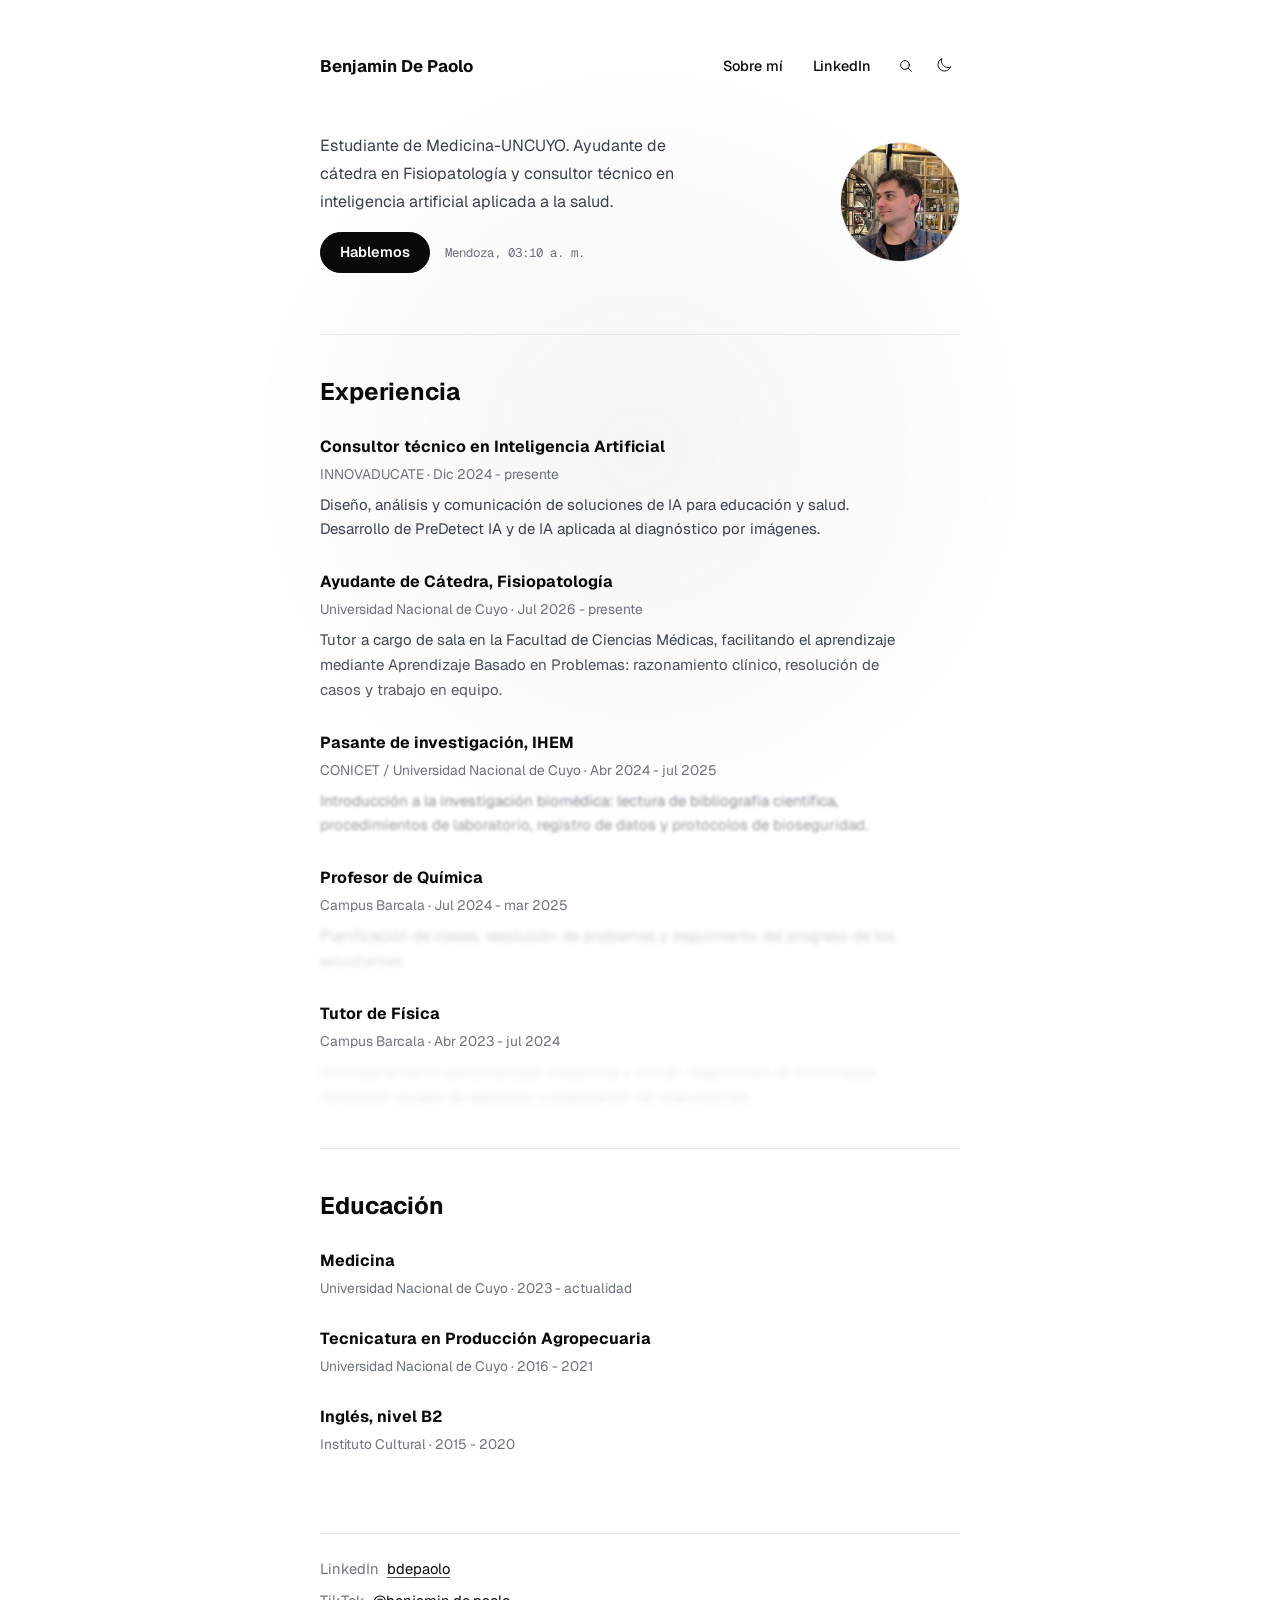
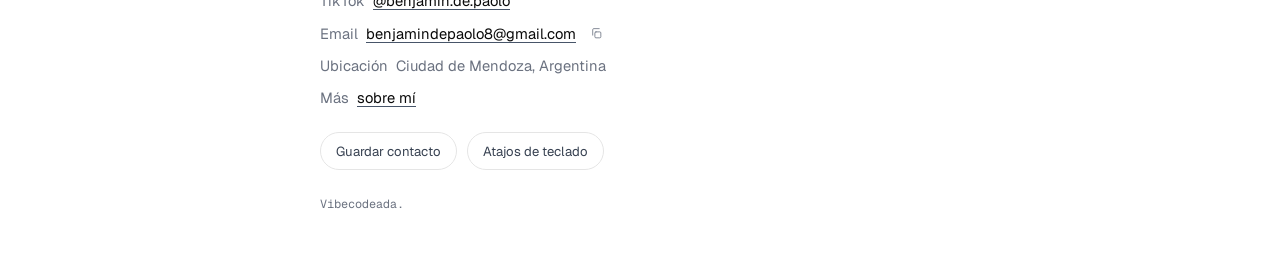
==== index.html @ 2bc75530 "Sitio personal de Benjamin De Paolo" ====
<!doctype html>
<html lang="es">
<head>
<meta charset="utf-8">
<meta name="viewport" content="width=device-width, initial-scale=1">
<title>Benjamin De Paolo</title>
<meta name="description" content="Estudiante de Medicina en la UNCUYO, ayudante de cátedra en Fisiopatología y consultor técnico en inteligencia artificial aplicada a la salud.">
<meta name="color-scheme" content="light dark">
<meta name="theme-color" content="#ffffff" id="meta-theme-color">
<link rel="icon" href="data:image/svg+xml,%3Csvg xmlns='http://www.w3.org/2000/svg' viewBox='0 0 100 100'%3E%3Crect width='100' height='100' rx='22' fill='%230a0a0a'/%3E%3Ctext x='50' y='69' font-family='Arial,sans-serif' font-size='52' font-weight='700' fill='%23fafafa' text-anchor='middle'%3EB%3C/text%3E%3C/svg%3E">
<link rel="canonical" href="index.html">

<meta property="og:title" content="Benjamin De Paolo">
<meta property="og:description" content="Estudiante de Medicina, ayudante de cátedra en Fisiopatología y consultor técnico en IA aplicada a la salud.">
<meta property="og:type" content="profile">
<meta name="twitter:card" content="summary">

<script>
(function(){try{var t=localStorage.getItem('bdp-theme');if(t==='light'||t==='dark')document.documentElement.setAttribute('data-theme',t);}catch(e){}})();
</script>

<link rel="preconnect" href="https://fonts.googleapis.com">
<link rel="preconnect" href="https://fonts.gstatic.com" crossorigin>
<link href="https://fonts.googleapis.com/css2?family=Geist:wght@400;500;600;700&family=Geist+Mono:wght@400;500;600&display=swap" rel="stylesheet">
<link rel="stylesheet" href="assets/site.css?v=3">

<script type="application/ld+json">
{
  "@context": "https://schema.org",
  "@type": "Person",
  "name": "Benjamin De Paolo",
  "url": "https://www.linkedin.com/in/bdepaolo",
  "email": "mailto:benjamindepaolo8@gmail.com",
  "jobTitle": "Estudiante de Medicina · Consultor técnico en IA aplicada a la salud",
  "affiliation": {"@type": "CollegeOrUniversity", "name": "Universidad Nacional de Cuyo"},
  "address": {"@type": "PostalAddress", "addressLocality": "Mendoza", "addressCountry": "AR"},
  "sameAs": ["https://www.linkedin.com/in/bdepaolo", "https://www.tiktok.com/@benjamin.de.paolo"]
}
</script>
</head>
<body data-page="index">

  <a class="skip-link" href="#main">Saltar al contenido</a>
  <div class="progress-bar" id="progress-bar"></div>
  <div class="spotlight" id="spotlight" aria-hidden="true"></div>

  <div class="wrap">
    <header>
      <div class="header-row" id="header-row">
        <a class="name-link magnetic" href="#top">Benjamin De Paolo</a>
        <nav>
          <a class="nav-link magnetic" href="otras-cosas.html">Sobre mí</a>
          <a class="nav-link magnetic" href="https://www.linkedin.com/in/bdepaolo" target="_blank" rel="noopener">LinkedIn</a>
          <button class="icon-btn magnetic" id="palette-trigger" aria-label="Abrir paleta de comandos" title="Comandos (Ctrl / ⌘ + K)">
            <svg viewBox="0 0 24 24" fill="none" stroke="currentColor" stroke-width="1.5" stroke-linecap="round" stroke-linejoin="round"><circle cx="10.5" cy="10.5" r="6.5"/><path d="M20 20l-4.35-4.35"/></svg>
          </button>
          <button class="icon-btn magnetic" id="theme-toggle" aria-label="Cambiar tema" title="Cambiar tema">
            <span id="icon-moon">
              <svg viewBox="0 0 24 24" fill="none" stroke="currentColor" stroke-width="1.5" stroke-linecap="round" stroke-linejoin="round"><path d="M21.75 15a9.72 9.72 0 0 1-3.75.75c-5.39 0-9.75-4.36-9.75-9.75 0-1.33.27-2.6.75-3.75A9.75 9.75 0 0 0 3 11.25C3 16.64 7.36 21 12.75 21A9.75 9.75 0 0 0 21.75 15Z"/></svg>
            </span>
            <span id="icon-sun" hidden>
              <svg viewBox="0 0 24 24" fill="none" stroke="currentColor" stroke-width="1.5" stroke-linecap="round" stroke-linejoin="round"><circle cx="12" cy="12" r="4.25"/><path d="M12 3v1.8M12 19.2V21M4.93 4.93l1.27 1.27M17.8 17.8l1.27 1.27M3 12h1.8M19.2 12H21M4.93 19.07l1.27-1.27M17.8 6.2l1.27-1.27"/></svg>
            </span>
          </button>
        </nav>
      </div>

      <div class="intro fade d0" id="top">
        <div class="intro-text">
          <p>Estudiante de Medicina-UNCUYO. Ayudante de cátedra en Fisiopatología y consultor técnico en inteligencia artificial aplicada a la salud.</p>
          <div class="talk-row">
            <button class="talk-btn magnetic" id="talk-btn" type="button">Hablemos</button>
            <span class="clock" id="local-clock">Mendoza</span>
          </div>
        </div>
        <div class="avatar"><img src="images/me.jpg" alt="Benjamin De Paolo" width="120" height="120"></div>
      </div>
    </header>

    <hr>

    <main id="main">
      <section class="reveal" id="experiencia" data-section="Experiencia">
        <h2>Experiencia</h2>

        <article>
          <h3>Consultor técnico en Inteligencia Artificial</h3>
          <p class="meta">INNOVADUCATE · Dic 2024 - presente</p>
          <p class="desc">Diseño, análisis y comunicación de soluciones de IA para educación y salud. Desarrollo de PreDetect IA y de IA aplicada al diagnóstico por imágenes.</p>
        </article>

        <article>
          <h3>Ayudante de Cátedra, Fisiopatología</h3>
          <p class="meta">Universidad Nacional de Cuyo · Jul 2026 - presente</p>
          <p class="desc">Tutor a cargo de sala en la Facultad de Ciencias Médicas, facilitando el aprendizaje mediante Aprendizaje Basado en Problemas: razonamiento clínico, resolución de casos y trabajo en equipo.</p>
        </article>

        <article>
          <h3>Pasante de investigación, IHEM</h3>
          <p class="meta">CONICET / Universidad Nacional de Cuyo · Abr 2024 - jul 2025</p>
          <p class="desc">Introducción a la investigación biomédica: lectura de bibliografía científica, procedimientos de laboratorio, registro de datos y protocolos de bioseguridad.</p>
        </article>

        <article>
          <h3>Profesor de Química</h3>
          <p class="meta">Campus Barcala · Jul 2024 - mar 2025</p>
          <p class="desc">Planificación de clases, resolución de problemas y seguimiento del progreso de los estudiantes.</p>
        </article>

        <article>
          <h3>Tutor de Física</h3>
          <p class="meta">Campus Barcala · Abr 2023 - jul 2024</p>
          <p class="desc">Acompañamiento personalizado presencial y virtual: diagnóstico de dificultades, resolución guiada de ejercicios y preparación de evaluaciones.</p>
        </article>
      </section>

      <section class="reveal" id="educacion" data-section="Educación">
        <h2>Educación</h2>
        <article>
          <h3>Medicina</h3>
          <p class="meta">Universidad Nacional de Cuyo · 2023 - actualidad</p>
        </article>
        <article>
          <h3>Tecnicatura en Producción Agropecuaria</h3>
          <p class="meta">Universidad Nacional de Cuyo · 2016 - 2021</p>
        </article>
        <article>
          <h3>Inglés, nivel B2</h3>
          <p class="meta">Instituto Cultural · 2015 - 2020</p>
        </article>
      </section>
    </main>

    <footer class="reveal" id="contacto" data-section="Contacto">
      <hr>
      <ul>
        <li>LinkedIn <a class="magnetic" href="https://www.linkedin.com/in/bdepaolo" target="_blank" rel="noopener">bdepaolo</a></li>
        <li>TikTok <a class="magnetic" href="https://www.tiktok.com/@benjamin.de.paolo" target="_blank" rel="noopener">@benjamin.de.paolo</a></li>
        <li>
          Email <a class="magnetic" href="mailto:benjamindepaolo8@gmail.com" id="email-link">benjamindepaolo8@gmail.com</a>
          <button class="copy-btn" id="copy-email-btn" aria-label="Copiar email" title="Copiar email">
            <svg viewBox="0 0 24 24" fill="none" stroke="currentColor" stroke-width="1.5" stroke-linecap="round" stroke-linejoin="round"><rect x="9" y="9" width="11" height="11" rx="2"/><path d="M5 15V5a2 2 0 0 1 2-2h10"/></svg>
          </button>
        </li>
        <li>Ubicación <span>Ciudad de Mendoza, Argentina</span></li>
        <li>Más <a class="magnetic" href="otras-cosas.html">sobre mí</a></li>
      </ul>
      <div class="footer-actions">
        <button class="ghost-btn magnetic" id="vcard-btn">Guardar contacto</button>
        <button class="ghost-btn magnetic" id="shortcuts-btn">Atajos de teclado</button>
      </div>
      <p class="build-note">Vibecodeada.</p>
    </footer>
  </div>

  <div class="sheet-overlay" id="sheet-overlay" hidden>
    <div class="sheet" id="sheet" role="dialog" aria-modal="true" aria-label="Panel"></div>
  </div>

  <div class="toast" id="toast" role="status" aria-live="polite"></div>

<script src="assets/site.js"></script>
</body>
</html>
---- assets/site.css ----
/* ==========================================================================
   Benjamin De Paolo · hoja de estilos compartida (index.html + otras-cosas.html)
   ========================================================================== */

:root{
  --bg:#ffffff;
  --ink:#0a0a0a;
  --ink-soft:#374151;
  --ink-faint:#6b7280;
  --line:#e5e5e5;
  --hover-bg:#e5e5e5;
  --active-bg:#d4d4d4;
  --decoration:#475569;
  --decoration-hover:#94a3b8;
  --avatar-bg:#f1f1f1;
  --avatar-ink:#a3a3a3;
  --glass-bg:rgba(255,255,255,.78);

  --font-sans:'Geist',-apple-system,BlinkMacSystemFont,'Segoe UI',Roboto,Helvetica,Arial,sans-serif;
  --font-mono:'Geist Mono',ui-monospace,SFMono-Regular,Menlo,Consolas,monospace;
}
@media (prefers-color-scheme: dark){
  :root:not([data-theme="light"]){
    --bg:#0a0a0a;
    --ink:#fafafa;
    --ink-soft:#a3a3a3;
    --ink-faint:#8a8a8a;
    --line:#262626;
    --hover-bg:#313131;
    --active-bg:#242424;
    --decoration:#94a3b8;
    --decoration-hover:#cbd5e1;
    --avatar-bg:#1a1a1a;
    --avatar-ink:#525252;
    --glass-bg:rgba(10,10,10,.78);
  }
}
:root[data-theme="dark"]{
  --bg:#0a0a0a;
  --ink:#fafafa;
  --ink-soft:#a3a3a3;
  --ink-faint:#8a8a8a;
  --line:#262626;
  --hover-bg:#313131;
  --active-bg:#242424;
  --decoration:#94a3b8;
  --decoration-hover:#cbd5e1;
  --avatar-bg:#1a1a1a;
  --avatar-ink:#525252;
  --glass-bg:rgba(10,10,10,.78);
}

/* ---------- base ---------- */
*{box-sizing:border-box;}
html{scroll-behavior:smooth;}
body{
  position:relative;
  margin:0;background:var(--bg);color:var(--ink);
  font-family:var(--font-sans);font-size:16px;line-height:1.6;
  padding-inline:24px;
  transition:background-color .15s;
}
a{color:inherit;}
.wrap{position:relative;z-index:1;max-width:640px;margin-inline:auto;}
h1{font-family:var(--font-sans);font-size:1.7rem;font-weight:700;margin:0 0 .3rem;}
h2{font-family:var(--font-sans);font-size:1.5rem;font-weight:700;margin:0;}
h3{font-family:var(--font-sans);font-size:1rem;font-weight:700;margin:0 0 .2rem;}
/* el título de "Sobre mí" tiene el mismo tamaño que los títulos de sección del perfil (h2): 1.5rem = 24px */
.page-intro h1{font-size:1.5rem;}
hr{border:none;border-top:1px solid var(--line);margin:0;}

@keyframes fadeUp{from{opacity:0;transform:translateY(6px);}to{opacity:1;transform:none;}}
.fade{opacity:0;animation:fadeUp .5s ease-out forwards;}
.d0{animation-delay:0s;}

a:focus-visible,button:focus-visible,input:focus-visible{
  outline:2px solid var(--decoration-hover);outline-offset:2px;border-radius:6px;
}

.skip-link{
  position:fixed;top:-3rem;left:1rem;z-index:200;
  background:var(--ink);color:var(--bg);padding:.6rem 1rem;border-radius:6px;
  font-size:.85rem;font-weight:500;text-decoration:none;transition:top .15s;
}
.skip-link:focus{top:1rem;}

/* ---------- progress bar ---------- */
.progress-bar{position:fixed;top:0;left:0;height:2px;width:0%;background:var(--decoration);z-index:60;transition:width .1s linear;}

/* ---------- spotlight ---------- */
.spotlight{
  position:fixed;inset:0;z-index:0;pointer-events:none;
  background:radial-gradient(600px circle at var(--mx,50%) var(--my,50%), var(--decoration) 0%, transparent 70%);
  opacity:.06;
}

/* ---------- header ---------- */
header{padding-block:2.2rem 1.6rem;}
.header-row{
  position:sticky;top:0;z-index:40;
  display:flex;align-items:center;justify-content:space-between;gap:1rem;row-gap:.5rem;flex-wrap:wrap;
  padding-block:.6rem;margin-bottom:1.6rem;
  background:transparent;border-bottom:1px solid transparent;border-radius:10px;
  transition:background-color .2s,border-color .2s;
}
.header-row.scrolled{
  background:var(--glass-bg);-webkit-backdrop-filter:blur(10px);backdrop-filter:blur(10px);
  border-bottom-color:var(--line);padding-inline:.75rem;margin-inline:-.75rem;
}
.name-link,.back-link{
  display:flex;align-items:center;gap:.4rem;
  font-weight:700;font-size:1.05rem;text-decoration:none;
  padding:.5rem;margin-left:-.5rem;border-radius:6px;
  transition:background-color .15s,transform .2s ease-out;
}
.name-link:hover,.back-link:hover{background:var(--hover-bg);}
.name-link:active,.back-link:active{background:var(--active-bg);}
nav{display:flex;align-items:center;gap:.4rem;font-size:.9rem;font-weight:500;}
.nav-link{
  height:2rem;display:flex;align-items:center;padding-inline:.75rem;
  text-decoration:none;border-radius:6px;transition:background-color .15s,transform .2s ease-out;
}
.nav-link:hover{background:var(--hover-bg);}
.icon-btn{
  height:2rem;width:2rem;display:flex;align-items:center;justify-content:center;
  border-radius:6px;background:none;border:none;color:var(--ink);cursor:pointer;
  transition:background-color .15s,transform .15s;padding:0;
}
.icon-btn:hover{background:var(--hover-bg);}
.icon-btn svg{width:16px;height:16px;}
.icon-btn [hidden]{display:none;}

/* ---------- intro (index) ---------- */
.intro{display:flex;align-items:center;gap:2rem;flex-wrap:wrap;padding-block:.5rem 2.2rem;}
.intro-text{flex:1;min-width:220px;display:flex;flex-direction:column;}
.intro-text p{color:var(--ink-soft);font-size:1rem;line-height:1.75;max-width:36ch;margin:0;}
.talk-row{display:flex;align-items:center;flex-wrap:wrap;gap:.9rem;margin-top:1rem;}
.talk-btn{
  font:inherit;font-family:var(--font-sans);font-size:.9rem;font-weight:600;
  color:var(--bg);background:var(--ink);border:1px solid var(--ink);border-radius:999px;
  padding:.5rem 1.2rem;cursor:pointer;transition:opacity .15s,transform .2s ease-out;
}
.talk-btn:hover{opacity:.85;}
.clock{font-family:var(--font-mono);font-size:.78rem;color:var(--ink-faint);line-height:1.4;}
.avatar{
  width:120px;height:120px;border-radius:999px;flex-shrink:0;
  background:var(--avatar-bg);border:1px solid var(--line);
  overflow:hidden;
}
/* encuadre de la foto: zoom sobre la cara para que se vea en el círculo */
.avatar img{
  display:block;width:100%;height:100%;object-fit:cover;
  transform:translateY(13%) scale(1.7);transform-origin:51% 37%;
}

/* ---------- secciones (index) ---------- */
section{padding-block:2.4rem;border-bottom:1px solid var(--line);scroll-margin-top:5rem;}
section:last-of-type{border-bottom:none;}
section > h2{margin-bottom:1.4rem;}
article + article{margin-top:1.7rem;}
.meta{color:var(--ink-faint);font-size:.86rem;margin:0 0 .5rem;}
.desc{color:var(--ink-soft);font-size:.94rem;line-height:1.65;margin:0;max-width:58ch;}

/* ---------- texto corrido (otras cosas) ---------- */
.prose{padding-block:2.4rem;display:flow-root;}
/* texto general de "Sobre mí": mismo tamaño e interlineado que el párrafo de presentación del perfil (16px / 1.75).
   Las descripciones del perfil (.desc) son de .94rem = 15.04px / 1.65 */
.prose p{color:var(--ink-soft);font-size:1rem;line-height:1.75;margin:0 0 1.3rem;max-width:none;}
.prose p:last-child{margin-bottom:0;}
.prose [id]{scroll-margin-top:5rem;}

.video-embed{position:relative;width:100%;aspect-ratio:16/9;border-radius:10px;overflow:hidden;border:1px solid var(--line);margin:.4rem 0 .5rem;max-width:none;}
.video-embed iframe{position:absolute;inset:0;width:100%;height:100%;border:0;}
.video-fallback{font-size:.82rem !important;font-family:var(--font-mono);margin-bottom:1.3rem !important;}
.video-fallback a{color:var(--ink-faint);}
.video-fallback a:hover{color:var(--decoration-hover);}

.insta-embed{max-width:60ch;margin:.4rem 0 .5rem;border-radius:10px;overflow:hidden;border:1px solid var(--line);}
.insta-embed blockquote.instagram-media{margin:0 !important;min-width:0 !important;width:100% !important;}
.insta-placeholder{padding:1.4rem 1rem;text-align:center;font-family:var(--font-mono);font-size:.82rem;color:var(--ink-faint);}

/* el texto corre continuo a todo el ancho de la página (el mismo del perfil, 640px) y rodea a los reels de Instagram,
   que flotan a la derecha (340px + 32px de separación). Junto al reel el texto es más angosto y, apenas el reel
   termina, vuelve a ocupar todo el ancho; el reel no siempre queda a la altura exacta de su párrafo.
   En pantallas chicas el reel va debajo del párrafo. */
.split{display:flex;flex-direction:column;gap:.9rem;margin-bottom:1.3rem;}
.prose .split > p{margin:0;}
.split-side{order:2;width:100%;max-width:60ch;}
.split .insta-embed{max-width:none;margin:0 0 .5rem;}
.split .video-fallback{margin:0 !important;}
@media (min-width:880px){
  .split{display:block;}
  .split-side{float:right;width:340px;max-width:none;margin:0 0 1rem 2rem;}
}

/* películas, discos y libros: tres filas, todas las portadas a la misma altura */
.gustos{margin-top:2.4rem;clear:both;}
.shelf-group + .shelf-group{margin-top:1.9rem;}
.shelf-label{
  font-family:var(--font-mono);font-size:.74rem;font-weight:500;letter-spacing:.08em;
  text-transform:uppercase;color:var(--ink-faint);margin:0 0 .8rem;
}
.shelf{
  --h:min(170px, calc((100vw - 48px - 2rem) / 3));
  list-style:none;margin:0;padding:0;display:flex;align-items:flex-start;gap:1rem;
}
.shelf figure{margin:0;width:min-content;}
.shelf img{display:block;height:var(--h);width:auto;border-radius:6px;border:1px solid var(--line);}
.shelf figcaption{margin-top:.5rem;font-size:.78rem;line-height:1.35;color:var(--ink-soft);}

/* firma: esquina inferior derecha, encima de la última línea de la página (sin ocupar espacio propio) */
.signature{position:absolute;right:0;bottom:1rem;z-index:3;pointer-events:none;}
.signature img{width:150px;height:auto;display:block;mix-blend-mode:multiply;}
@media (prefers-color-scheme: dark){
  :root:not([data-theme="light"]) .signature img{mix-blend-mode:screen;filter:invert(1);}
}
:root[data-theme="dark"] .signature img{mix-blend-mode:screen;filter:invert(1);}

.pin-btn{
  font:inherit;line-height:1;background:none;border:none;padding:0;margin:0 0 0 .2em;
  cursor:pointer;border-radius:4px;transition:transform .15s;
}
.pin-btn:hover{transform:translateY(-2px) scale(1.15);}
.map-frame{aspect-ratio:4/3;background:var(--avatar-bg);}
.map-frame iframe{display:block;width:100%;height:100%;border:0;}
.map-link{display:block;padding:.8rem 1rem;font-family:var(--font-mono);font-size:.78rem;color:var(--ink-faint);text-decoration:none;border-top:1px solid var(--line);}
.map-link:hover{color:var(--ink);}

/* ---------- reveal ---------- */
.reveal{opacity:0;transform:translateY(16px);transition:opacity .55s ease,transform .55s ease;}
.reveal.is-visible{opacity:1;transform:none;}
.reveal article{opacity:0;transform:translateY(10px);transition:opacity .5s ease,transform .5s ease;}
.reveal.is-visible article{opacity:1;transform:none;}
.reveal.is-visible article:nth-child(1){transition-delay:.05s;}
.reveal.is-visible article:nth-child(2){transition-delay:.1s;}
.reveal.is-visible article:nth-child(3){transition-delay:.15s;}
.reveal.is-visible article:nth-child(4){transition-delay:.2s;}
.reveal.is-visible article:nth-child(5){transition-delay:.25s;}
.reveal.is-visible article:nth-child(6){transition-delay:.3s;}
@keyframes flashBg{0%{background:var(--hover-bg);}100%{background:transparent;}}
.flash{animation:flashBg 1.2s ease-out;border-radius:6px;}

/* ---------- foco de palabras al scrollear ---------- */
.word{display:inline-block;opacity:.12;filter:blur(3px);transition:opacity .1s linear,filter .1s linear;}

/* ---------- footer ---------- */
footer{position:relative;padding-block:2rem 3rem;}
footer ul{list-style:none;margin:1.4rem 0 0;padding:0;display:flex;flex-direction:column;gap:.55rem;}
footer li{display:flex;align-items:center;gap:.5rem;font-size:.92rem;color:var(--ink-faint);}
footer a{
  color:var(--ink);text-decoration:underline;text-decoration-color:var(--decoration);
  text-underline-offset:3px;transition:text-decoration-color .15s,transform .2s ease-out;
}
footer a:hover{text-decoration-color:var(--decoration-hover);}
.footer-back{display:inline-block;margin-top:1.4rem;color:var(--ink-soft);font-size:.9rem;}
.copy-btn{
  height:1.5rem;width:1.5rem;display:flex;align-items:center;justify-content:center;
  border-radius:5px;background:none;border:none;color:var(--ink-faint);cursor:pointer;padding:0;
  transition:background-color .15s,color .15s,transform .2s ease-out;
}
.copy-btn:hover{background:var(--hover-bg);color:var(--ink);}
.copy-btn svg{width:13px;height:13px;}
.footer-actions{display:flex;flex-wrap:wrap;gap:.6rem;margin-top:1.4rem;}
.ghost-btn{
  font:inherit;font-family:var(--font-sans);font-size:.82rem;color:var(--ink-soft);
  background:none;border:1px solid var(--line);border-radius:999px;padding:.45rem .95rem;
  cursor:pointer;transition:background-color .15s,color .15s,border-color .15s,transform .2s ease-out;
}
.ghost-btn:hover{background:var(--hover-bg);color:var(--ink);border-color:var(--decoration-hover);}
.build-note{margin:1.6rem 0 0;font-family:var(--font-mono);font-size:.74rem;color:var(--ink-faint);}

/* ---------- paleta de comandos / atajos ---------- */
.sheet-overlay{
  position:fixed;inset:0;z-index:100;display:flex;align-items:flex-start;justify-content:center;
  padding-top:14vh;padding-inline:1rem;background:rgba(0,0,0,.35);
  -webkit-backdrop-filter:blur(2px);backdrop-filter:blur(2px);
}
.sheet-overlay[hidden]{display:none;}
.sheet{
  width:100%;max-width:480px;background:var(--bg);border:1px solid var(--line);
  border-radius:12px;box-shadow:0 20px 60px rgba(0,0,0,.25);overflow:hidden;
  animation:sheetIn .15s ease-out;
}
@keyframes sheetIn{from{opacity:0;transform:translateY(-8px) scale(.98);}to{opacity:1;transform:none;}}
.sheet-header{display:flex;justify-content:space-between;align-items:center;padding:.9rem 1rem;border-bottom:1px solid var(--line);font-size:.92rem;}
.palette-input-row{display:flex;align-items:center;gap:.6rem;padding:.9rem 1rem;border-bottom:1px solid var(--line);}
.palette-input-row svg{width:16px;height:16px;color:var(--ink-faint);flex-shrink:0;}
#palette-input{flex:1;min-width:0;border:none;outline:none;background:none;color:var(--ink);font-family:var(--font-sans);font-size:.95rem;}
.palette-input-row kbd,.shortcuts-list kbd{
  font-family:var(--font-mono);font-size:.72rem;color:var(--ink-faint);
  border:1px solid var(--line);border-radius:4px;padding:.1rem .4rem;
}
.palette-list{list-style:none;margin:0;padding:.4rem;max-height:320px;overflow-y:auto;}
.palette-list li{
  display:flex;justify-content:space-between;gap:.6rem;padding:.55rem .7rem;
  border-radius:8px;font-size:.88rem;cursor:pointer;
}
.palette-list li .hint{color:var(--ink-faint);font-size:.78rem;font-family:var(--font-mono);}
.palette-list li.active{background:var(--hover-bg);}
.palette-empty{padding:1.4rem 1rem;text-align:center;color:var(--ink-faint);font-size:.86rem;}
.shortcuts-list{list-style:none;margin:0;padding:.6rem 1rem 1.1rem;display:flex;flex-direction:column;gap:.65rem;}
.shortcuts-list li{display:flex;justify-content:space-between;align-items:center;font-size:.86rem;color:var(--ink-soft);}
.shortcuts-list li > span:last-child{display:flex;gap:.3rem;}

/* ---------- toast ---------- */
.toast{
  position:fixed;bottom:1.6rem;left:50%;transform:translate(-50%,10px);z-index:110;
  background:var(--ink);color:var(--bg);font-size:.82rem;font-weight:500;
  padding:.6rem 1.05rem;border-radius:999px;opacity:0;pointer-events:none;white-space:nowrap;
  transition:opacity .2s,transform .2s;
}
.toast.show{opacity:1;transform:translate(-50%,0);}
.toast.long{white-space:normal;width:max-content;max-width:min(90vw,340px);text-align:center;line-height:1.45;border-radius:16px;}

/* ---------- easter egg ---------- */
.particle{position:fixed;bottom:8%;width:6px;height:6px;border-radius:999px;pointer-events:none;z-index:120;animation:particleFly var(--dur,1s) ease-out forwards;}
@keyframes particleFly{to{transform:translate(var(--dx,0),-70vh) scale(.4);opacity:0;}}

/* ---------- transición de tema ---------- */
::view-transition-old(root),::view-transition-new(root){animation:none;mix-blend-mode:normal;}
::view-transition-old(root){z-index:1;}
::view-transition-new(root){z-index:2;clip-path:circle(0% at var(--x,50%) var(--y,50%));animation:themeReveal .5s ease forwards;}
@keyframes themeReveal{to{clip-path:circle(150% at var(--x,50%) var(--y,50%));}}

/* ---------- 404 ---------- */
.notfound{padding-block:6rem 4rem;text-align:center;}
.notfound .code{font-family:var(--font-mono);font-size:.8rem;color:var(--ink-faint);margin:0 0 .6rem;}
.notfound p.lead{color:var(--ink-soft);margin:0 0 1.6rem;}

@media (hover:none){
  .spotlight{display:none;}
}
@media (prefers-reduced-motion: reduce){
  .fade{animation:none !important;opacity:1 !important;transform:none !important;}
  .reveal,.reveal article,.word{opacity:1 !important;filter:none !important;transform:none !important;transition:none !important;}
  html{scroll-behavior:auto;}
  ::view-transition-new(root){animation:none;clip-path:none;}
}

@media print{
  .header-row nav,.progress-bar,.spotlight,.sheet-overlay,.toast,.footer-actions,.copy-btn,.build-note,.skip-link,.talk-row{display:none !important;}
  .header-row{position:static;}
  body{padding:0;}
  a{text-decoration:none;color:#000;}
  section{border-bottom:1px solid #ddd;}
}
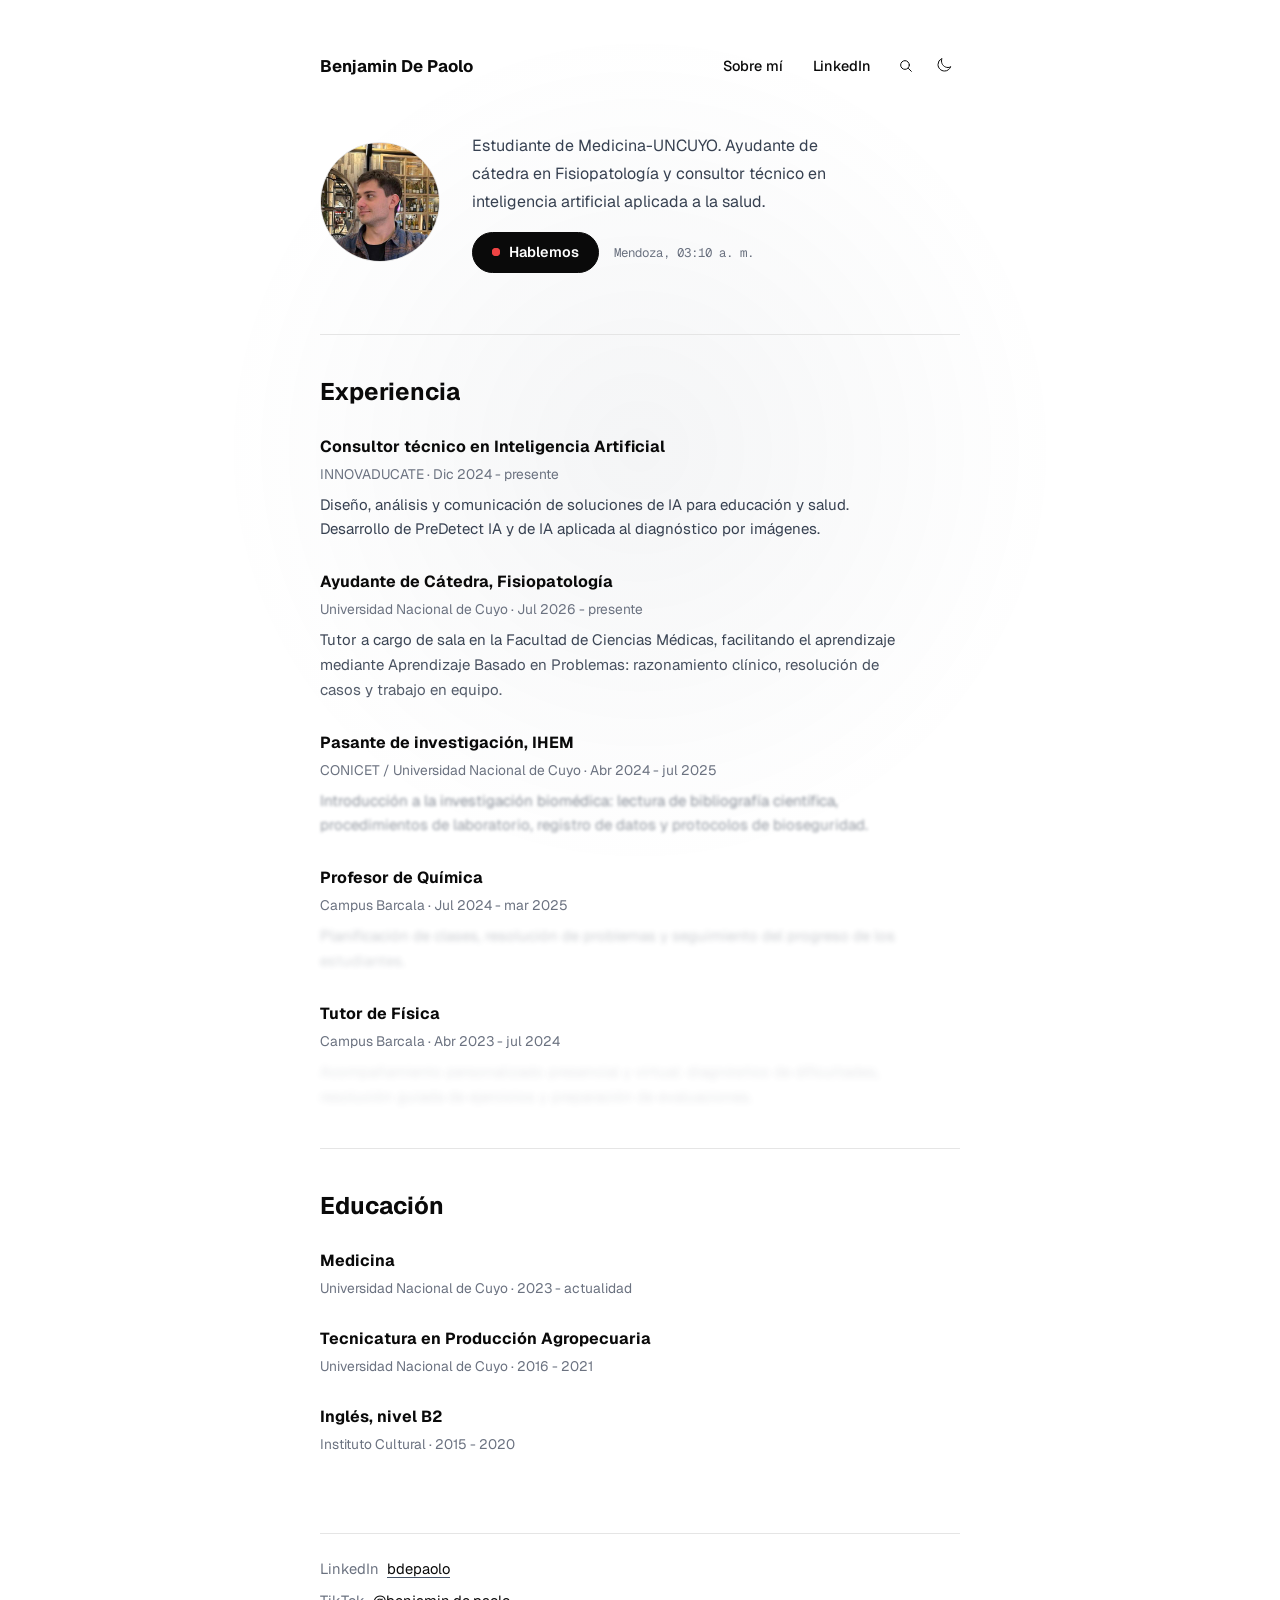
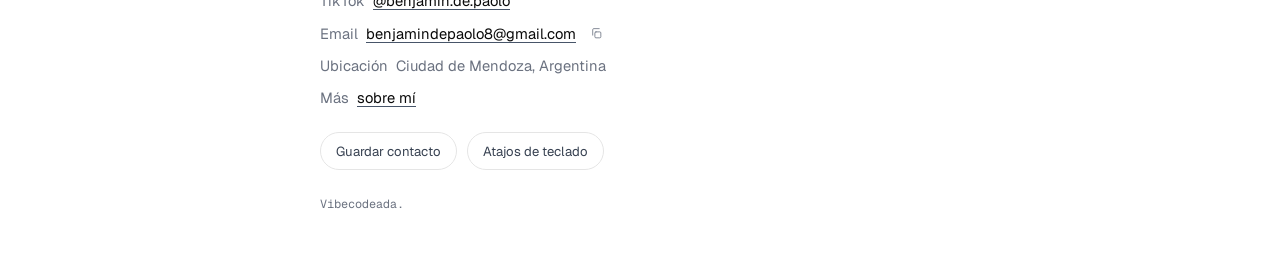
==== commit 1de6c13e: "Efecto de foco en Sobre mí, luz de estado y WhatsApp Foco de palabras al scrollear en Sobre mí, foto" ====
--- a/index.html
+++ b/index.html
@@ -22,7 +22,7 @@
 <link rel="preconnect" href="https://fonts.googleapis.com">
 <link rel="preconnect" href="https://fonts.gstatic.com" crossorigin>
 <link href="https://fonts.googleapis.com/css2?family=Geist:wght@400;500;600;700&family=Geist+Mono:wght@400;500;600&display=swap" rel="stylesheet">
-<link rel="stylesheet" href="assets/site.css?v=3">
+<link rel="stylesheet" href="assets/site.css?v=4">
 
 <script type="application/ld+json">
 {
@@ -66,14 +66,14 @@
       </div>
 
       <div class="intro fade d0" id="top">
+        <div class="avatar"><img src="images/me.jpg" alt="Benjamin De Paolo" width="120" height="120"></div>
         <div class="intro-text">
           <p>Estudiante de Medicina-UNCUYO. Ayudante de cátedra en Fisiopatología y consultor técnico en inteligencia artificial aplicada a la salud.</p>
           <div class="talk-row">
-            <button class="talk-btn magnetic" id="talk-btn" type="button">Hablemos</button>
+            <button class="talk-btn magnetic" id="talk-btn" type="button"><span class="status-dot" id="status-dot" aria-hidden="true"></span>Hablemos</button>
             <span class="clock" id="local-clock">Mendoza</span>
           </div>
         </div>
-        <div class="avatar"><img src="images/me.jpg" alt="Benjamin De Paolo" width="120" height="120"></div>
       </div>
     </header>
 
--- a/assets/site.css
+++ b/assets/site.css
@@ -136,11 +136,24 @@
 .intro-text p{color:var(--ink-soft);font-size:1rem;line-height:1.75;max-width:36ch;margin:0;}
 .talk-row{display:flex;align-items:center;flex-wrap:wrap;gap:.9rem;margin-top:1rem;}
 .talk-btn{
+  display:inline-flex;align-items:center;gap:.55rem;
   font:inherit;font-family:var(--font-sans);font-size:.9rem;font-weight:600;
   color:var(--bg);background:var(--ink);border:1px solid var(--ink);border-radius:999px;
   padding:.5rem 1.2rem;cursor:pointer;transition:opacity .15s,transform .2s ease-out;
 }
 .talk-btn:hover{opacity:.85;}
+/* luz de estado: verde de 8 a 18 (hora de Mendoza), roja fuera de horario. Sin data-state (antes de que corra el JS) no se ve */
+.status-dot{
+  --dot:#22c55e;
+  position:relative;flex-shrink:0;width:8px;height:8px;border-radius:50%;background:var(--dot);
+}
+.status-dot[data-state="closed"]{--dot:#ef4444;}
+.status-dot:not([data-state]){visibility:hidden;}
+.status-dot::after{
+  content:"";position:absolute;inset:0;border-radius:50%;background:var(--dot);
+  animation:dotPulse 1.8s ease-out infinite;
+}
+@keyframes dotPulse{from{transform:scale(1);opacity:.6;}to{transform:scale(2.7);opacity:0;}}
 .clock{font-family:var(--font-mono);font-size:.78rem;color:var(--ink-faint);line-height:1.4;}
 .avatar{
   width:120px;height:120px;border-radius:999px;flex-shrink:0;
@@ -333,6 +346,7 @@
 @media (prefers-reduced-motion: reduce){
   .fade{animation:none !important;opacity:1 !important;transform:none !important;}
   .reveal,.reveal article,.word{opacity:1 !important;filter:none !important;transform:none !important;transition:none !important;}
+  .status-dot::after{animation:none;display:none;}
   html{scroll-behavior:auto;}
   ::view-transition-new(root){animation:none;clip-path:none;}
 }
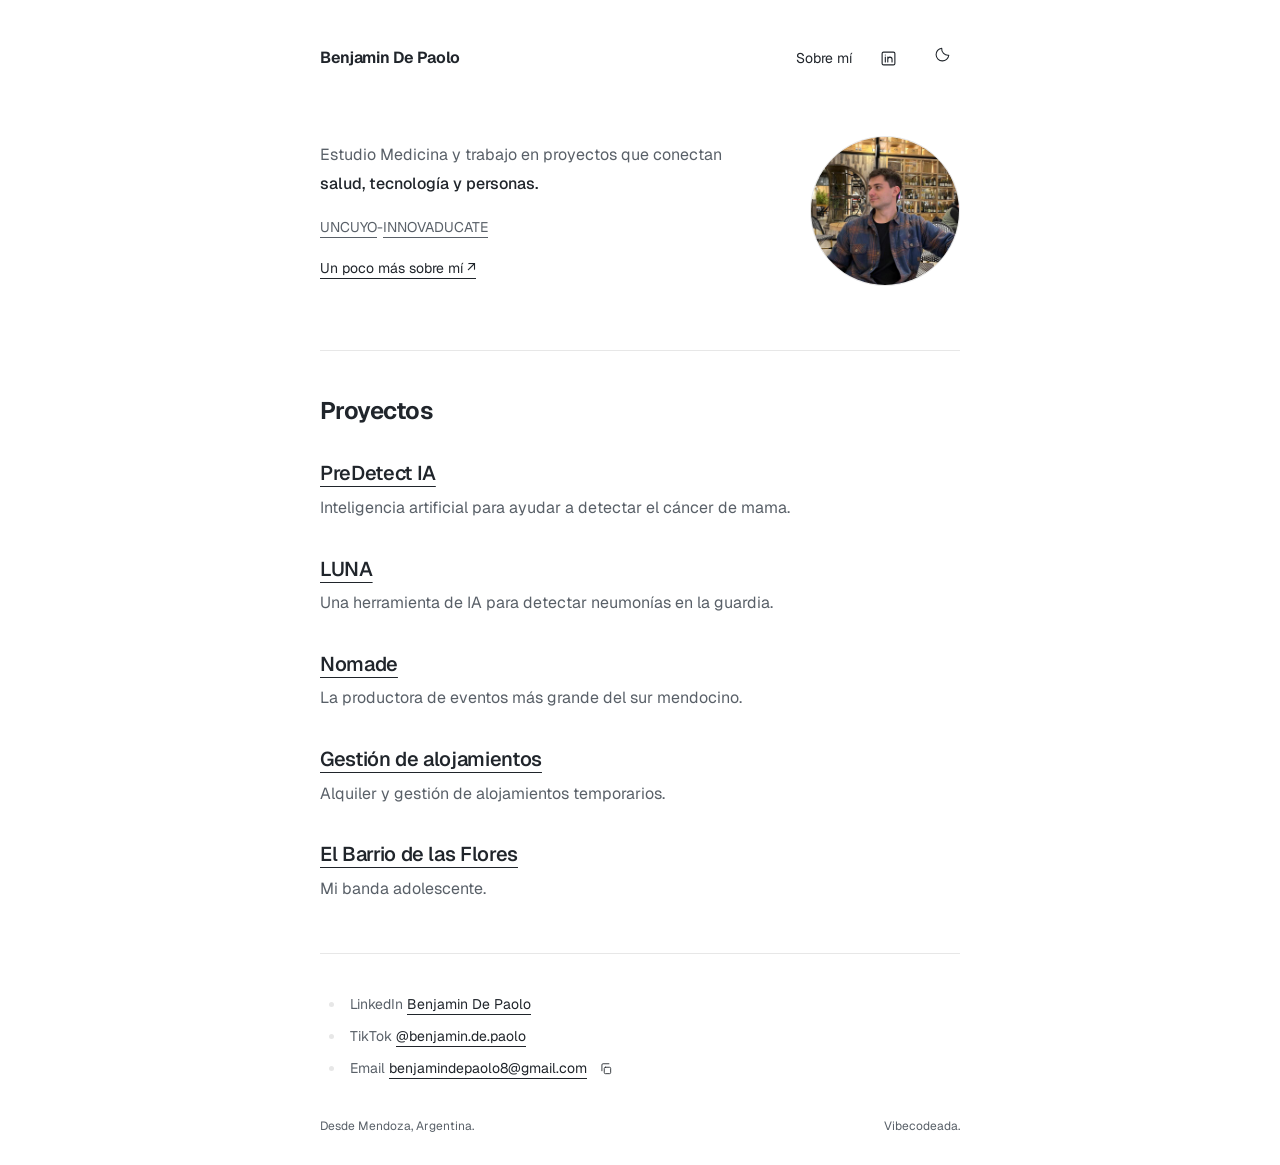
==== commit 63d375dc: "URLs limpias para la portada Los enlaces a la portada apuntan a ./ en vez de index.html, y minimal.j" ====
--- a/index.html
+++ b/index.html
@@ -1,164 +1,64 @@
 <!doctype html>
 <html lang="es">
 <head>
-<meta charset="utf-8">
-<meta name="viewport" content="width=device-width, initial-scale=1">
-<title>Benjamin De Paolo</title>
-<meta name="description" content="Estudiante de Medicina en la UNCUYO, ayudante de cátedra en Fisiopatología y consultor técnico en inteligencia artificial aplicada a la salud.">
-<meta name="color-scheme" content="light dark">
-<meta name="theme-color" content="#ffffff" id="meta-theme-color">
-<link rel="icon" href="data:image/svg+xml,%3Csvg xmlns='http://www.w3.org/2000/svg' viewBox='0 0 100 100'%3E%3Crect width='100' height='100' rx='22' fill='%230a0a0a'/%3E%3Ctext x='50' y='69' font-family='Arial,sans-serif' font-size='52' font-weight='700' fill='%23fafafa' text-anchor='middle'%3EB%3C/text%3E%3C/svg%3E">
-<link rel="canonical" href="index.html">
-
-<meta property="og:title" content="Benjamin De Paolo">
-<meta property="og:description" content="Estudiante de Medicina, ayudante de cátedra en Fisiopatología y consultor técnico en IA aplicada a la salud.">
-<meta property="og:type" content="profile">
-<meta name="twitter:card" content="summary">
-
-<script>
-(function(){try{var t=localStorage.getItem('bdp-theme');if(t==='light'||t==='dark')document.documentElement.setAttribute('data-theme',t);}catch(e){}})();
-</script>
-
-<link rel="preconnect" href="https://fonts.googleapis.com">
-<link rel="preconnect" href="https://fonts.gstatic.com" crossorigin>
-<link href="https://fonts.googleapis.com/css2?family=Geist:wght@400;500;600;700&family=Geist+Mono:wght@400;500;600&display=swap" rel="stylesheet">
-<link rel="stylesheet" href="assets/site.css?v=4">
-
-<script type="application/ld+json">
-{
-  "@context": "https://schema.org",
-  "@type": "Person",
-  "name": "Benjamin De Paolo",
-  "url": "https://www.linkedin.com/in/bdepaolo",
-  "email": "mailto:benjamindepaolo8@gmail.com",
-  "jobTitle": "Estudiante de Medicina · Consultor técnico en IA aplicada a la salud",
-  "affiliation": {"@type": "CollegeOrUniversity", "name": "Universidad Nacional de Cuyo"},
-  "address": {"@type": "PostalAddress", "addressLocality": "Mendoza", "addressCountry": "AR"},
-  "sameAs": ["https://www.linkedin.com/in/bdepaolo", "https://www.tiktok.com/@benjamin.de.paolo"]
-}
-</script>
+  <meta charset="utf-8">
+  <meta name="viewport" content="width=device-width, initial-scale=1">
+  <title>Benjamin De Paolo</title>
+  <meta name="description" content="Medicina, tecnología y personas. Conocé mis proyectos de inteligencia artificial aplicada a la salud, emprendimientos y música.">
+  <meta name="color-scheme" content="light dark">
+  <meta name="theme-color" content="#ffffff">
+  <meta property="og:title" content="Benjamin De Paolo">
+  <meta property="og:description" content="Medicina, tecnología y personas. Conocé mis proyectos de inteligencia artificial aplicada a la salud, emprendimientos y música.">
+  <meta property="og:type" content="website">
+  <meta name="twitter:card" content="summary">
+  <link rel="icon" href="data:image/svg+xml,%3Csvg xmlns='http://www.w3.org/2000/svg' viewBox='0 0 100 100'%3E%3Crect width='100' height='100' rx='22' fill='%2320252b'/%3E%3Ctext x='50' y='69' font-family='Arial,sans-serif' font-size='52' font-weight='700' fill='white' text-anchor='middle'%3EB%3C/text%3E%3C/svg%3E">
+  <script>try{const t=localStorage.getItem('bdp-theme');if(t==='light'||t==='dark')document.documentElement.dataset.theme=t;}catch(e){}</script>
+  <link rel="preconnect" href="https://fonts.googleapis.com">
+  <link rel="preconnect" href="https://fonts.gstatic.com" crossorigin>
+  <link href="https://fonts.googleapis.com/css2?family=Geist:wght@400;500;550;600;650;700&display=swap" rel="stylesheet">
+  <link rel="stylesheet" href="assets/minimal.css">
+  <script src="assets/minimal.js" defer></script>
 </head>
-<body data-page="index">
-
+<body>
   <a class="skip-link" href="#main">Saltar al contenido</a>
-  <div class="progress-bar" id="progress-bar"></div>
-  <div class="spotlight" id="spotlight" aria-hidden="true"></div>
-
   <div class="wrap">
-    <header>
-      <div class="header-row" id="header-row">
-        <a class="name-link magnetic" href="#top">Benjamin De Paolo</a>
-        <nav>
-          <a class="nav-link magnetic" href="otras-cosas.html">Sobre mí</a>
-          <a class="nav-link magnetic" href="https://www.linkedin.com/in/bdepaolo" target="_blank" rel="noopener">LinkedIn</a>
-          <button class="icon-btn magnetic" id="palette-trigger" aria-label="Abrir paleta de comandos" title="Comandos (Ctrl / ⌘ + K)">
-            <svg viewBox="0 0 24 24" fill="none" stroke="currentColor" stroke-width="1.5" stroke-linecap="round" stroke-linejoin="round"><circle cx="10.5" cy="10.5" r="6.5"/><path d="M20 20l-4.35-4.35"/></svg>
-          </button>
-          <button class="icon-btn magnetic" id="theme-toggle" aria-label="Cambiar tema" title="Cambiar tema">
-            <span id="icon-moon">
-              <svg viewBox="0 0 24 24" fill="none" stroke="currentColor" stroke-width="1.5" stroke-linecap="round" stroke-linejoin="round"><path d="M21.75 15a9.72 9.72 0 0 1-3.75.75c-5.39 0-9.75-4.36-9.75-9.75 0-1.33.27-2.6.75-3.75A9.75 9.75 0 0 0 3 11.25C3 16.64 7.36 21 12.75 21A9.75 9.75 0 0 0 21.75 15Z"/></svg>
-            </span>
-            <span id="icon-sun" hidden>
-              <svg viewBox="0 0 24 24" fill="none" stroke="currentColor" stroke-width="1.5" stroke-linecap="round" stroke-linejoin="round"><circle cx="12" cy="12" r="4.25"/><path d="M12 3v1.8M12 19.2V21M4.93 4.93l1.27 1.27M17.8 17.8l1.27 1.27M3 12h1.8M19.2 12H21M4.93 19.07l1.27-1.27M17.8 6.2l1.27-1.27"/></svg>
-            </span>
-          </button>
-        </nav>
-      </div>
-
-      <div class="intro fade d0" id="top">
-        <div class="avatar"><img src="images/me.jpg" alt="Benjamin De Paolo" width="120" height="120"></div>
-        <div class="intro-text">
-          <p>Estudiante de Medicina-UNCUYO. Ayudante de cátedra en Fisiopatología y consultor técnico en inteligencia artificial aplicada a la salud.</p>
-          <div class="talk-row">
-            <button class="talk-btn magnetic" id="talk-btn" type="button"><span class="status-dot" id="status-dot" aria-hidden="true"></span>Hablemos</button>
-            <span class="clock" id="local-clock">Mendoza</span>
-          </div>
+    <header class="site-header">
+      <a class="name" href="./">Benjamin De Paolo</a>
+      <nav aria-label="Navegación principal">
+        <a href="sobre-mi.html">Sobre mí</a>
+        <a class="social-icon" href="https://www.linkedin.com/in/bdepaolo" target="_blank" rel="noopener noreferrer" aria-label="Benjamin en LinkedIn (abre otra pestaña)"><svg viewBox="0 0 24 24" fill="none" stroke="currentColor" stroke-width="1.6" stroke-linecap="round" stroke-linejoin="round" aria-hidden="true"><rect x="3" y="3" width="18" height="18" rx="2"/><path d="M7.5 10v7m0-10v.1M11 17v-7m0 3a3 3 0 0 1 6 0v4"/></svg></a>
+        <button class="icon-button" id="theme-toggle" type="button" aria-label="Cambiar tema"><span id="icon-moon"><svg viewBox="0 0 24 24" fill="none" stroke="currentColor" stroke-width="1.5" stroke-linecap="round" stroke-linejoin="round" aria-hidden="true"><path d="M20.9 13.1A9 9 0 0 1 10.9 3.1 9 9 0 1 0 20.9 13.1Z"/></svg></span><span id="icon-sun" hidden><svg viewBox="0 0 24 24" fill="none" stroke="currentColor" stroke-width="1.5" stroke-linecap="round" aria-hidden="true"><circle cx="12" cy="12" r="4"/><path d="M12 2v2m0 16v2M2 12h2m16 0h2M5 5l1.5 1.5m11 11L19 19M5 19l1.5-1.5m11-11L19 5"/></svg></span></button>
+      </nav>
+    </header>
+    <main id="main">
+      <section class="intro" aria-label="Presentación">
+        <div class="intro-copy">
+          <h1>Estudio Medicina y trabajo en proyectos que conectan <strong>salud, tecnología y personas.</strong></h1>
+          <p><a href="https://www.uncuyo.edu.ar/" target="_blank" rel="noopener noreferrer">UNCUYO</a>-<a href="https://www.innovaducate.space/" target="_blank" rel="noopener noreferrer">INNOVADUCATE</a></p>
+          <a class="intro-link" href="sobre-mi.html">Un poco más sobre mí <span aria-hidden="true">↗</span></a>
         </div>
-      </div>
-    </header>
-
-    <hr>
-
-    <main id="main">
-      <section class="reveal" id="experiencia" data-section="Experiencia">
-        <h2>Experiencia</h2>
-
-        <article>
-          <h3>Consultor técnico en Inteligencia Artificial</h3>
-          <p class="meta">INNOVADUCATE · Dic 2024 - presente</p>
-          <p class="desc">Diseño, análisis y comunicación de soluciones de IA para educación y salud. Desarrollo de PreDetect IA y de IA aplicada al diagnóstico por imágenes.</p>
-        </article>
-
-        <article>
-          <h3>Ayudante de Cátedra, Fisiopatología</h3>
-          <p class="meta">Universidad Nacional de Cuyo · Jul 2026 - presente</p>
-          <p class="desc">Tutor a cargo de sala en la Facultad de Ciencias Médicas, facilitando el aprendizaje mediante Aprendizaje Basado en Problemas: razonamiento clínico, resolución de casos y trabajo en equipo.</p>
-        </article>
-
-        <article>
-          <h3>Pasante de investigación, IHEM</h3>
-          <p class="meta">CONICET / Universidad Nacional de Cuyo · Abr 2024 - jul 2025</p>
-          <p class="desc">Introducción a la investigación biomédica: lectura de bibliografía científica, procedimientos de laboratorio, registro de datos y protocolos de bioseguridad.</p>
-        </article>
-
-        <article>
-          <h3>Profesor de Química</h3>
-          <p class="meta">Campus Barcala · Jul 2024 - mar 2025</p>
-          <p class="desc">Planificación de clases, resolución de problemas y seguimiento del progreso de los estudiantes.</p>
-        </article>
-
-        <article>
-          <h3>Tutor de Física</h3>
-          <p class="meta">Campus Barcala · Abr 2023 - jul 2024</p>
-          <p class="desc">Acompañamiento personalizado presencial y virtual: diagnóstico de dificultades, resolución guiada de ejercicios y preparación de evaluaciones.</p>
-        </article>
+        <img class="avatar" src="images/me.jpg" alt="Benjamin De Paolo" width="150" height="150" fetchpriority="high">
       </section>
-
-      <section class="reveal" id="educacion" data-section="Educación">
-        <h2>Educación</h2>
-        <article>
-          <h3>Medicina</h3>
-          <p class="meta">Universidad Nacional de Cuyo · 2023 - actualidad</p>
-        </article>
-        <article>
-          <h3>Tecnicatura en Producción Agropecuaria</h3>
-          <p class="meta">Universidad Nacional de Cuyo · 2016 - 2021</p>
-        </article>
-        <article>
-          <h3>Inglés, nivel B2</h3>
-          <p class="meta">Instituto Cultural · 2015 - 2020</p>
-        </article>
+      <section class="projects" id="proyectos" aria-labelledby="projects-title">
+        <h2 id="projects-title">Proyectos</h2>
+        <ul class="project-list">
+          <li id="predetect"><a class="project-link" href="proyectos/predetect.html"><span class="project-title">PreDetect IA</span><span class="project-arrow" aria-hidden="true">↗</span><span class="project-description">Inteligencia artificial para ayudar a detectar el cáncer de mama.</span></a></li>
+          <li id="luna"><a class="project-link" href="proyectos/luna.html"><span class="project-title">LUNA</span><span class="project-arrow" aria-hidden="true">↗</span><span class="project-description">Una herramienta de IA para detectar neumonías en la guardia.</span></a></li>
+          <li id="nomade"><a class="project-link" href="proyectos/nomade.html"><span class="project-title">Nomade</span><span class="project-arrow" aria-hidden="true">↗</span><span class="project-description">La productora de eventos más grande del sur mendocino.</span></a></li>
+          <li id="alojamientos"><a class="project-link" href="proyectos/alojamientos.html"><span class="project-title">Gestión de alojamientos</span><span class="project-arrow" aria-hidden="true">↗</span><span class="project-description">Alquiler y gestión de alojamientos temporarios.</span></a></li>
+          <li id="barrio-de-las-flores"><a class="project-link" href="proyectos/barrio-de-las-flores.html"><span class="project-title">El Barrio de las Flores</span><span class="project-arrow" aria-hidden="true">↗</span><span class="project-description">Mi banda adolescente.</span></a></li>
+        </ul>
       </section>
-    </main>
-
-    <footer class="reveal" id="contacto" data-section="Contacto">
-      <hr>
-      <ul>
-        <li>LinkedIn <a class="magnetic" href="https://www.linkedin.com/in/bdepaolo" target="_blank" rel="noopener">bdepaolo</a></li>
-        <li>TikTok <a class="magnetic" href="https://www.tiktok.com/@benjamin.de.paolo" target="_blank" rel="noopener">@benjamin.de.paolo</a></li>
-        <li>
-          Email <a class="magnetic" href="mailto:benjamindepaolo8@gmail.com" id="email-link">benjamindepaolo8@gmail.com</a>
-          <button class="copy-btn" id="copy-email-btn" aria-label="Copiar email" title="Copiar email">
-            <svg viewBox="0 0 24 24" fill="none" stroke="currentColor" stroke-width="1.5" stroke-linecap="round" stroke-linejoin="round"><rect x="9" y="9" width="11" height="11" rx="2"/><path d="M5 15V5a2 2 0 0 1 2-2h10"/></svg>
-          </button>
-        </li>
-        <li>Ubicación <span>Ciudad de Mendoza, Argentina</span></li>
-        <li>Más <a class="magnetic" href="otras-cosas.html">sobre mí</a></li>
+</main>
+    <footer class="site-footer" id="contacto">
+      <ul class="contact-list" aria-label="Contacto y redes">
+        <li>LinkedIn <a href="https://www.linkedin.com/in/bdepaolo" target="_blank" rel="noopener noreferrer">Benjamin De Paolo</a></li>
+        <li>TikTok <a href="https://www.tiktok.com/@benjamin.de.paolo" target="_blank" rel="noopener noreferrer">@benjamin.de.paolo</a></li>
+        <li>Email <a href="mailto:benjamindepaolo8@gmail.com">benjamindepaolo8@gmail.com</a><button class="icon-button copy-email" id="copy-email" type="button" aria-label="Copiar email" title="Copiar email"><svg viewBox="0 0 24 24" fill="none" stroke="currentColor" stroke-width="1.5" stroke-linecap="round" stroke-linejoin="round" aria-hidden="true"><rect x="9" y="9" width="11" height="11" rx="2"/><path d="M5 15V5a2 2 0 0 1 2-2h10"/></svg></button></li>
       </ul>
-      <div class="footer-actions">
-        <button class="ghost-btn magnetic" id="vcard-btn">Guardar contacto</button>
-        <button class="ghost-btn magnetic" id="shortcuts-btn">Atajos de teclado</button>
-      </div>
-      <p class="build-note">Vibecodeada.</p>
+      <p class="footer-note"><span>Desde Mendoza, Argentina.</span><a href="./">Vibecodeada.</a></p>
     </footer>
   </div>
-
-  <div class="sheet-overlay" id="sheet-overlay" hidden>
-    <div class="sheet" id="sheet" role="dialog" aria-modal="true" aria-label="Panel"></div>
-  </div>
-
   <div class="toast" id="toast" role="status" aria-live="polite"></div>
-
-<script src="assets/site.js"></script>
 </body>
 </html>
--- a/assets/minimal.css
+++ b/assets/minimal.css
@@ -0,0 +1,12 @@
+:root{color-scheme:light;--bg:#fff;--ink:#20252b;--muted:#596068;--line:#e7e7e7;--hover:#f5f5f5;--focus:#2162a6;--font:"Geist",-apple-system,BlinkMacSystemFont,"Segoe UI",sans-serif}
+:root[data-theme="dark"]{color-scheme:dark;--bg:#111;--ink:#ededed;--muted:#aaa;--line:#2b2b2b;--hover:#202020;--focus:#9bc9ff}
+@media(prefers-color-scheme:dark){:root:not([data-theme="light"]){color-scheme:dark;--bg:#111;--ink:#ededed;--muted:#aaa;--line:#2b2b2b;--hover:#202020;--focus:#9bc9ff}}
+*{box-sizing:border-box}html{scroll-behavior:smooth;scroll-padding-top:32px}body{margin:0;background:var(--bg);color:var(--ink);font:16px/1.75 var(--font);-webkit-font-smoothing:antialiased}button,a{-webkit-tap-highlight-color:transparent}button{font:inherit}a{color:inherit;text-decoration-thickness:1px;text-underline-offset:5px}a:hover{color:var(--muted)}a:focus-visible,button:focus-visible,summary:focus-visible{outline:2px solid var(--focus);outline-offset:5px;border-radius:3px}::selection{background:var(--ink);color:var(--bg)}[hidden]{display:none!important}
+.wrap{max-width:672px;margin:auto;padding:40px 16px 28px}.site-header{display:flex;align-items:center;justify-content:space-between;gap:20px;min-height:32px}.name{font-size:16px;line-height:1.4;font-weight:650;text-decoration:none;letter-spacing:-.35px}.site-header nav{display:flex;align-items:center;gap:24px}.site-header nav>a{font-size:14px;text-decoration:none;white-space:nowrap}.site-header nav>a[aria-current]{text-decoration:underline}.icon-button{width:36px;height:36px;display:inline-flex;align-items:center;justify-content:center;background:transparent;color:var(--ink);border:0;border-radius:6px;cursor:pointer;flex-shrink:0}.icon-button:hover{background:var(--hover)}.icon-button svg{width:17px;height:17px}.social-icon{display:flex;align-items:center;justify-content:center;min-width:24px;min-height:36px}.social-icon svg{width:17px;height:17px}
+.intro{display:flex;justify-content:space-between;align-items:flex-start;gap:48px;padding:60px 0 64px}.intro-copy{padding-top:5px;max-width:415px}.intro h1{font-size:16px;line-height:1.8;font-weight:400;letter-spacing:0;margin:0;color:var(--muted)}.intro h1 strong{color:var(--ink);font-weight:500}.intro p{font-size:14px;color:var(--muted);margin:16px 0 0}.avatar{width:150px;height:150px;object-fit:cover;border-radius:50%;border:1px solid var(--line);flex-shrink:0}.intro-link{font-size:14px;display:inline-block;margin-top:17px}
+.projects{padding:44px 0 16px;border-top:1px solid var(--line)}h2{font-size:24px;line-height:1.35;letter-spacing:-.55px;font-weight:650;margin:0 0 30px}.project-list{list-style:none;margin:0;padding:0}.project-list li{margin:0 0 29px}.project-link{display:block;text-decoration:none;padding:2px 0}.project-title{font-size:20px;line-height:1.4;font-weight:550;letter-spacing:-.35px;text-decoration:underline;text-decoration-thickness:1px;text-underline-offset:6px}.project-description{display:block;margin-top:5px;font-size:16px;color:var(--muted);line-height:1.65}.project-arrow{display:inline-block;margin-left:8px;font-size:17px;opacity:0;transform:translate(-4px,3px);transition:opacity .16s,transform .16s}.project-link:hover .project-arrow,.project-link:focus-visible .project-arrow{opacity:1;transform:none}.project-link:hover .project-title{text-decoration-thickness:2px}.project-link:hover{color:var(--ink)}
+.site-footer{border-top:1px solid var(--line);padding-top:31px;margin-top:4px}.contact-list{list-style:disc;margin:0;padding:0 0 0 25px;font-size:14px;color:var(--muted)}.contact-list li{padding-left:5px;margin:7px 0}.contact-list li::marker{color:var(--line)}.contact-list a{color:var(--ink);overflow-wrap:anywhere}.copy-email{display:inline-flex;vertical-align:middle;margin-left:5px;width:28px;height:28px}.copy-email svg{width:14px;height:14px}.footer-note{margin:33px 0 0;font-size:12px;color:var(--muted);display:flex;justify-content:space-between;gap:16px}.footer-note a{text-decoration:none}.skip-link{position:fixed;top:8px;left:8px;z-index:10;transform:translateY(-180%);background:var(--bg);border:1px solid var(--line);padding:8px 14px}.skip-link:focus{transform:none}.toast{position:fixed;bottom:24px;left:50%;transform:translate(-50%,12px);opacity:0;pointer-events:none;background:var(--ink);color:var(--bg);padding:9px 16px;border-radius:8px;font-size:14px;transition:opacity .2s,transform .2s;max-width:calc(100vw - 32px);width:max-content}.toast.visible{opacity:1;transform:translate(-50%,0)}
+.page-content{padding:57px 0 38px}.back-link{display:inline-block;font-size:14px;color:var(--muted);margin-bottom:28px;text-decoration:none}.back-link:hover{text-decoration:underline}.page-content h1{font-size:32px;line-height:1.2;letter-spacing:-1px;font-weight:600;margin:0 0 17px}.lead{font-size:18px;line-height:1.7;color:var(--muted);margin:0 0 30px}.page-content p{color:var(--muted)}.page-content h2{font-size:22px;margin-bottom:20px}.page-content h3{font-size:16px;font-weight:550;line-height:1.5;margin:0 0 3px}.content-section{border-top:1px solid var(--line);padding-top:32px;margin-top:38px}.content-section>p{margin:12px 0}.entry{margin-bottom:25px}.entry p{margin:4px 0}.entry .meta{font-size:13px;color:var(--muted)}.entry .description{font-size:15px}.project-facts{display:grid;grid-template-columns:1fr 1fr;gap:22px;margin:32px 0}.project-facts dt{font-size:13px;color:var(--muted);margin-bottom:3px}.project-facts dd{margin:0;font-size:15px}.badge{display:inline-block;font-size:12px;padding:2px 9px;border:1px solid var(--line);border-radius:20px;color:var(--muted);margin-bottom:20px}.project-actions{display:flex;flex-wrap:wrap;gap:20px;margin:26px 0 8px;font-size:14px}.project-next{display:flex;justify-content:space-between;align-items:baseline;gap:24px;border-top:1px solid var(--line);padding-top:28px;margin-top:48px;font-size:14px}.project-next span{color:var(--muted);font-size:12px}.interests{display:grid;grid-template-columns:1fr 1fr;gap:18px 30px}.interests p{font-size:15px;margin:5px 0}.bookshelf{display:grid;grid-template-columns:repeat(3,minmax(0,1fr));gap:22px;list-style:none;margin:24px 0 34px;padding:0}.bookshelf figure{margin:0}.bookshelf img{width:100%;height:220px;object-fit:contain;object-position:bottom left;display:block;filter:drop-shadow(0 3px 3px #0001);transition:transform .2s}.bookshelf figure:hover img{transform:translateY(-4px)}.bookshelf figcaption{font-size:12px;line-height:1.5;color:var(--muted);margin-top:11px}.bookshelf.albums img{height:auto;aspect-ratio:1;object-fit:cover}.signature{display:block;width:100px;height:96px;object-fit:contain;margin:22px 0 0;opacity:.8}:root[data-theme="dark"] .signature{filter:invert(1)}@media(prefers-color-scheme:dark){:root:not([data-theme="light"]) .signature{filter:invert(1)}}
+@media(max-width:600px){.wrap{padding:28px 22px 24px}.site-header{gap:12px}.site-header nav{gap:15px}.name{max-width:150px}.social-icon{display:none}.intro{flex-direction:column-reverse;gap:29px;padding:38px 0 43px}.intro-copy{padding:0;max-width:none}.avatar{width:132px;height:132px}.intro h1{font-size:16px}.intro p{margin-top:12px}.projects{padding-top:33px}h2{font-size:23px;margin-bottom:27px}.project-title{font-size:19px}.project-list li{margin-bottom:26px}.project-arrow{opacity:.55;transform:none;font-size:15px}.site-footer{padding-top:24px}.contact-list{font-size:13px;padding-left:16px}.contact-list li{padding-left:1px}.footer-note{font-size:11px}.page-content{padding-top:37px}.page-content h1{font-size:29px}.lead{font-size:17px}.project-facts{grid-template-columns:1fr;gap:17px}.bookshelf{gap:14px}.bookshelf img{height:155px}.interests{grid-template-columns:1fr}.project-next{align-items:flex-start}.project-next span{max-width:100px}}
+@media(prefers-reduced-motion:reduce){html{scroll-behavior:auto}*,*::before,*::after{transition:none!important;animation:none!important}}
+@media print{.site-header nav,.skip-link,.copy-email,.toast{display:none}.wrap{max-width:none;padding:0}body{--bg:#fff;--ink:#111;--muted:#444;--line:#ddd;font-size:11pt}.intro{padding-block:25px}.project-list li,.entry,.bookshelf{break-inside:avoid}.signature{filter:none!important}}
